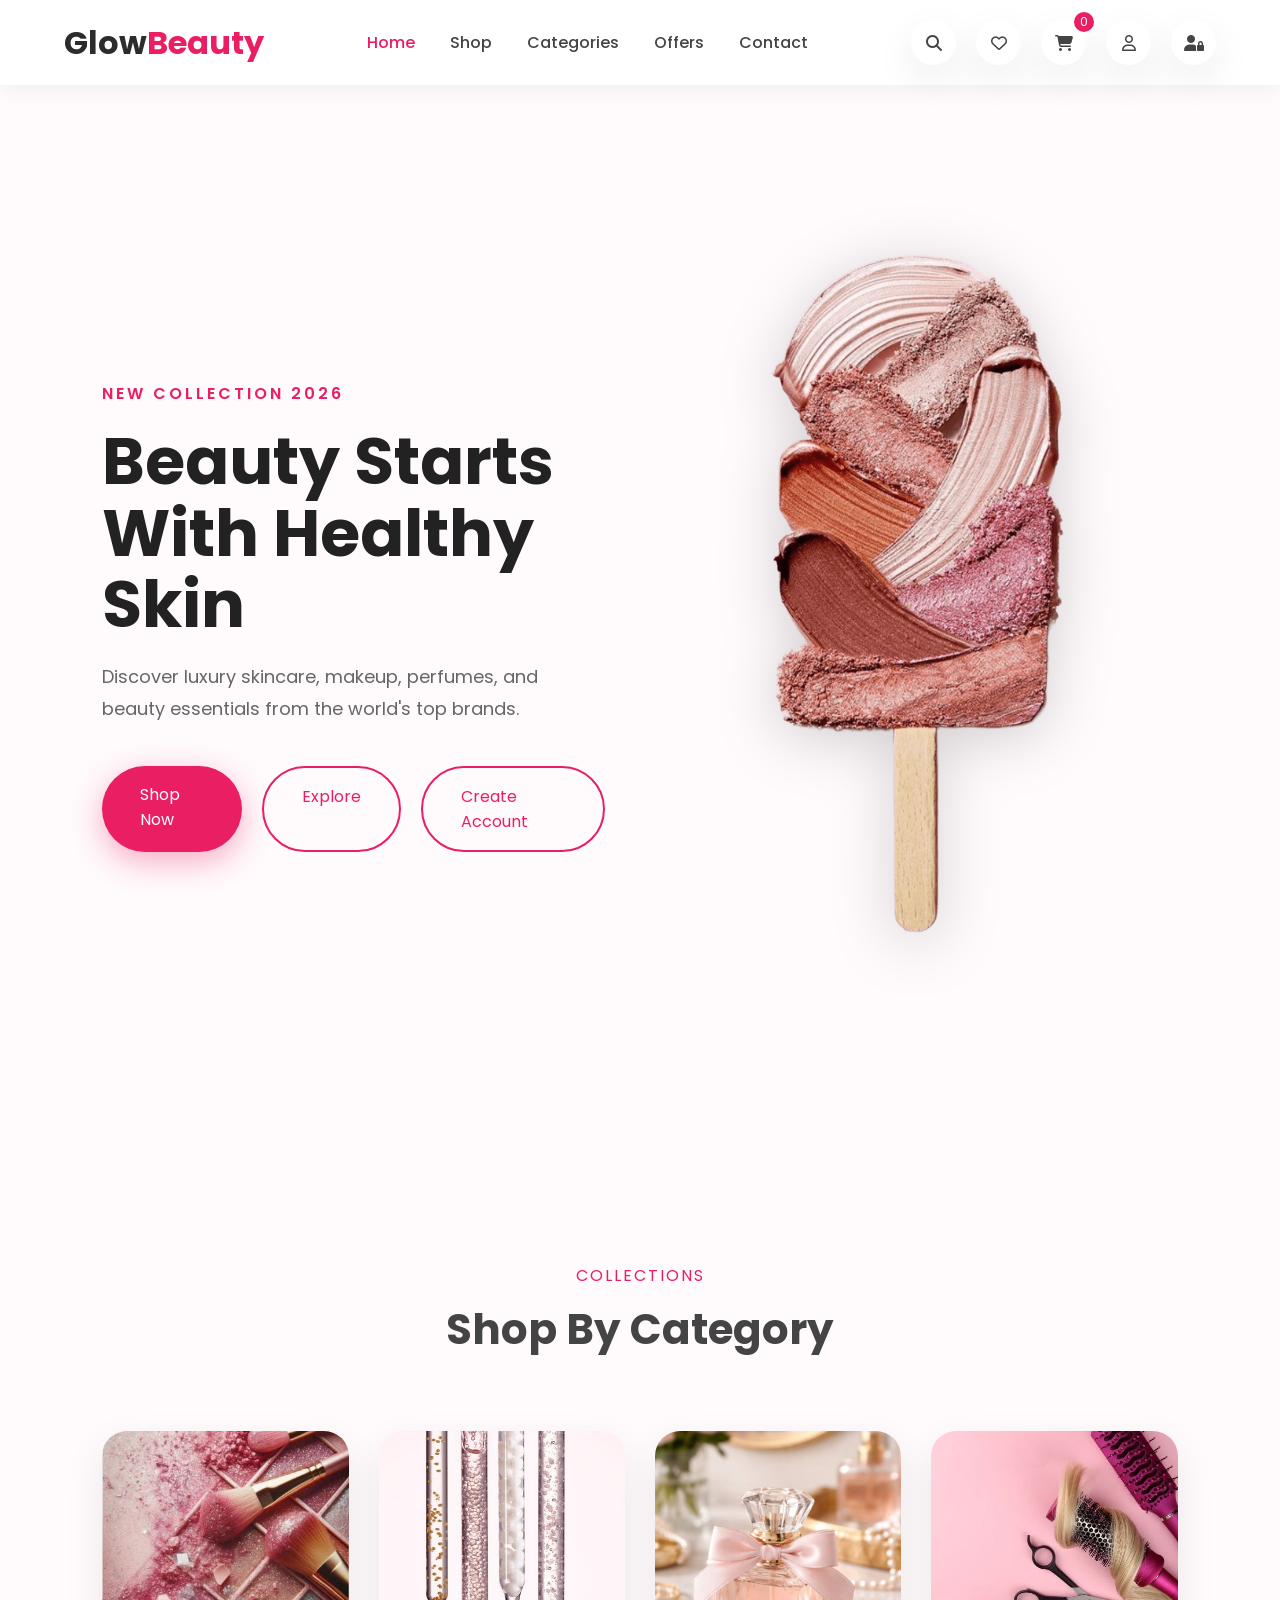
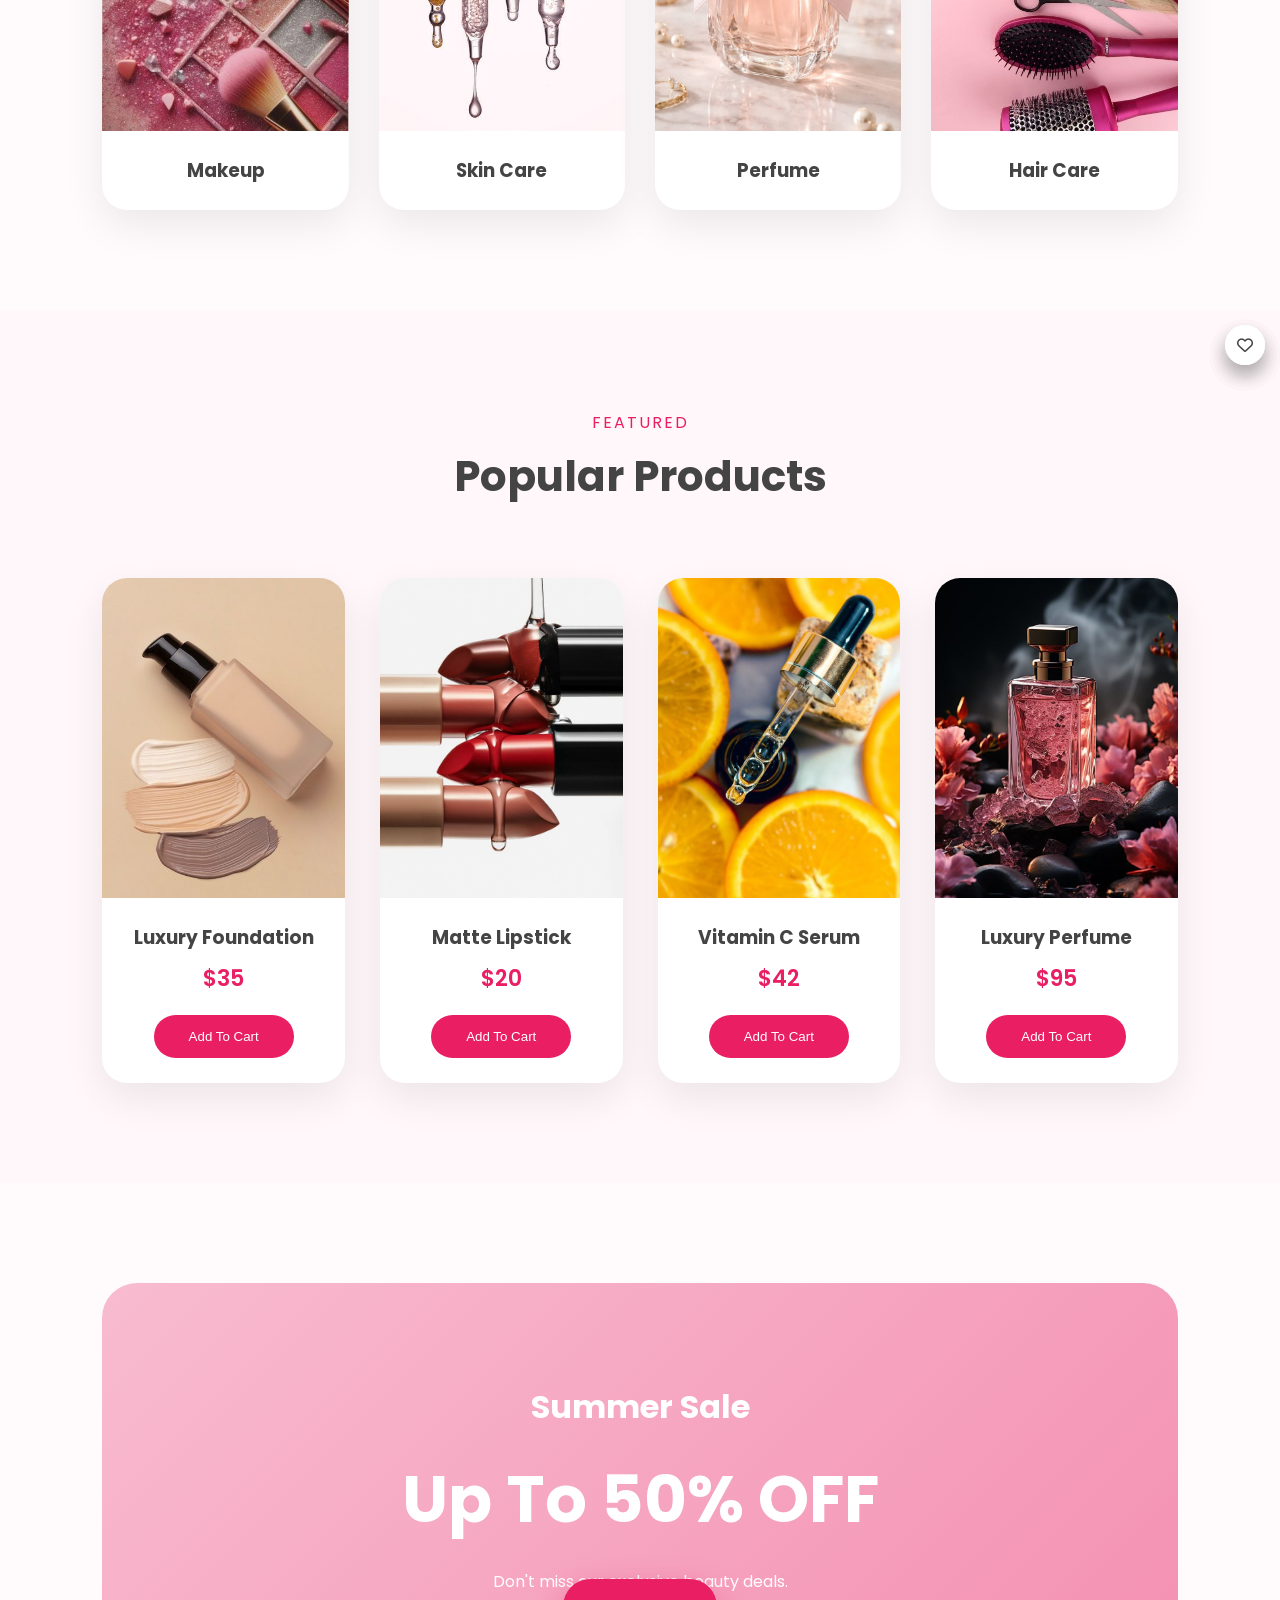
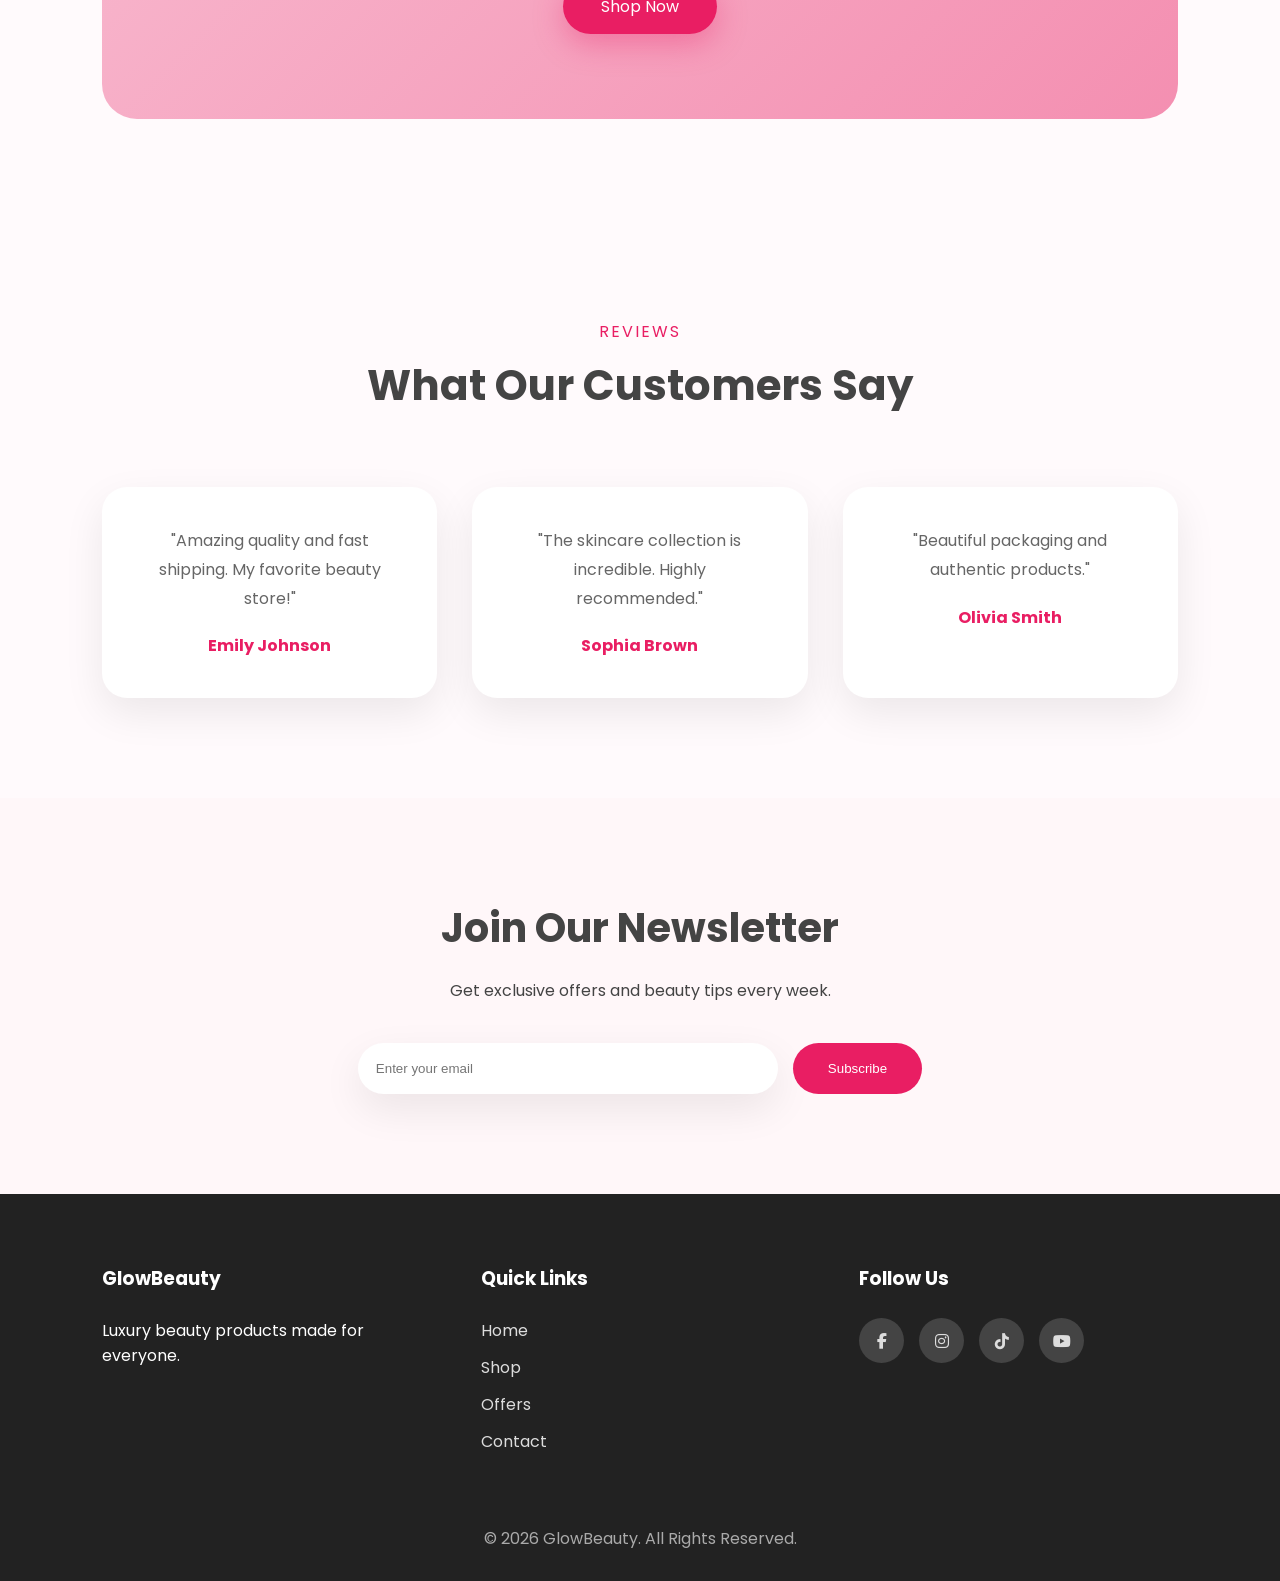
==== index.html @ 65b48780 "Add files via upload" ====
<!DOCTYPE html>
<html lang="en">
<head>

    <meta charset="UTF-8">
    <meta name="viewport" content="width=device-width, initial-scale=1.0">
    <title>Glow Beauty | Cosmetics Store</title>
    <!-- Google Font -->
    <link rel="preconnect" href="https://fonts.googleapis.com">

    <link rel="preconnect" href="https://fonts.gstatic.com" crossorigin>

    <link href="https://fonts.googleapis.com/css2?family=Poppins:wght@300;400;500;600;700&display=swap"
        rel="stylesheet">

    <!-- Font Awesome -->
    <link rel="stylesheet" href="https://cdnjs.cloudflare.com/ajax/libs/font-awesome/6.7.2/css/all.min.css">

    <!-- CSS -->
    <link rel="stylesheet" href="css/style.css">

</head>

<body>

    <!-- ================= Header ================= -->

    <header>

        <div class="container">

            <div class="logo">
                Glow<span>Beauty</span>
            </div>

             <!-- Hamburger Icon -->
        <div class="menu-toggle">
            <i class="fa-solid fa-bars"></i>
        </div>

            <nav>

                <ul>

                    <li><a href="index.html" class="active">Home</a></li>

                    <li><a href="shop.html">Shop</a></li>

                    <li><a href="categories.html">Categories</a></li>

                    <li><a href="offers.html">Offers</a></li>

                    <li><a href="login.html">Contact</a></li>

                </ul>

            </nav>

            <div class="header-icons">

                <a href="#">
                    <i class="fa-solid fa-magnifying-glass"></i>
                </a>

                <a href="#">
                    <i class="fa-regular fa-heart"></i>
                </a>

                <a href="#">
                    <i class="fa-solid fa-cart-shopping"></i>
                </a>

                <a href="proflie.html">
                    <i class="fa-regular fa-user"></i>
                </a>

                 <a href="register.html">
                    <i class="fa-solid fa-user-lock"></i>

                </a>

            </div>

        </div>

    </header>

    <!-- ================= Hero ================= -->

    <section class="hero">

        <div class="hero-content">

            <span>NEW COLLECTION 2026</span>

            <h1>
                Beauty Starts With Healthy Skin
            </h1>

            <p>

                Discover luxury skincare, makeup, perfumes,
                and beauty essentials from the world's top brands.

            </p>

            <div class="hero-buttons">

                <a href="shop.html" class="btn">
                    Shop Now
                </a>

                <a href="explore.html" class="btn-outline">
                    Explore
                </a>

                <a href="login.html" class="btn-outline">
                    Create Account
                </a>

            </div>

        </div>

        <div class="hero-image">

            <img src="images/hero.png" alt="Beauty Products">

        </div>

    </section>

    <!-- ================= Categories ================= -->

    <section class="categories">

        <div class="section-title">

            <span>Collections</span>

            <h2>Shop By Category</h2>

        </div>

        <div class="category-grid">

            <div class="category-card">

                <img src="images/makeup.png" alt="Makeup">

                <h3>Makeup</h3>

            </div>

            <div class="category-card">

                <img src="images/skincare.jpg" alt="Skin Care">

                <h3>Skin Care</h3>

            </div>

            <div class="category-card">

                <img src="images/perfume.jpg" alt="Perfume">

                <h3>Perfume</h3>

            </div>

            <div class="category-card">

                <img src="images/hair.jpg" alt="Hair Care">

                <h3>Hair Care</h3>

            </div>

        </div>

    </section>

    <!-- ================= Featured Products ================= -->

    <section class="products">

        <div class="section-title">

            <span>Featured</span>

            <h2>Popular Products</h2>

        </div>

        <div class="product-grid">

            <!-- Product 1 -->

            <div class="product-card" href="cart.html">
                
                <img src="images/product1.jpg" alt="Product">

                <div class="product-info">

                    <h3>Luxury Foundation</h3>

                    <p>$35</p>

                    <button>
                        Add To Cart
                    </button>
                    <a href="cart.html"></a>


                </div>

            </div>

            <!-- Product 2 -->

            <div class="product-card" href="cart.html">

                <img src="images/product2.jpg" alt="Product">

                <div class="product-info">

                    <h3>Matte Lipstick</h3>

                    <p>$20</p>

                    <button>
                        Add To Cart
                    </button>

                </div>

            </div>

            <!-- Product 3 -->

            <div class="product-card" href="cart.html">

                <img src="images/product3.jpg" alt="Product">

                <div class="product-info">

                    <h3>Vitamin C Serum</h3>

                    <p>$42</p>

                    <button>
                        Add To Cart
                    </button>

                </div>

            </div>

            <!-- Product 4 -->

            <div class="product-card" href="cart.html">

                <img src="images/product4.jpg" alt="Product">

                <div class="product-info">

                    <h3>Luxury Perfume</h3>

                    <p>$95</p>


                    <button>
                        Add To Cart
                    </button>

                </div>

            </div>

        </div>

    </section>

    <!-- ================= Banner ================= -->

    <section class="offer">

        <div class="offer-content">

            <h2>Summer Sale</h2>

            <h1>Up To 50% OFF</h1>

            <p>

                Don't miss our exclusive beauty deals.

            </p>

            <a href="#" class="btn">

                Shop Now

            </a>

        </div>

    </section>

    <!-- ================= Testimonials ================= -->

    <section class="reviews">

        <div class="section-title">

            <span>Reviews</span>

            <h2>What Our Customers Say</h2>

        </div>

        <div class="review-container">

            <div class="review-card">

                <p>

                    "Amazing quality and fast shipping.
                    My favorite beauty store!"

                </p>

                <h4>Emily Johnson</h4>

            </div>

            <div class="review-card">

                <p>

                    "The skincare collection is incredible.
                    Highly recommended."

                </p>

                <h4>Sophia Brown</h4>

            </div>

            <div class="review-card">

                <p>

                    "Beautiful packaging and authentic products."

                </p>

                <h4>Olivia Smith</h4>

            </div>

        </div>

    </section>

    <!-- ================= Newsletter ================= -->

    <section class="newsletter">

        <h2>Join Our Newsletter</h2>

        <p>

            Get exclusive offers and beauty tips every week.

        </p>

        <form>

            <input type="email" placeholder="Enter your email">

            <button>

                Subscribe

            </button>

        </form>

    </section>

    <!-- ================= Footer ================= -->

    <footer>

        <div class="footer-container">

            <div>

                <h3>GlowBeauty</h3>

                <p>

                    Luxury beauty products made for everyone.

                </p>

            </div>

            <div>

                <h3>Quick Links</h3>

                <ul>

                    <li><a href="#">Home</a></li>

                    <li><a href="#">Shop</a></li>

                    <li><a href="#">Offers</a></li>

                    <li><a href="#">Contact</a></li>

                </ul>

            </div>

            <div>

                <h3>Follow Us</h3>

                <div class="social">

                    <a href="#"><i class="fab fa-facebook-f"></i></a>

                    <a href="#"><i class="fab fa-instagram"></i></a>

                    <a href="#"><i class="fab fa-tiktok"></i></a>

                    <a href="#"><i class="fab fa-youtube"></i></a>

                </div>

            </div>

        </div>

        <div class="copyright">

            © 2026 GlowBeauty. All Rights Reserved.

        </div>

    </footer>

    <script src="js/script.js"></script>

</body>

</html>
---- css/style.css ----
/*==============================
GOOGLE FONT
==============================*/

@import url('https://fonts.googleapis.com/css2?family=Poppins:wght@300;400;500;600;700;800&display=swap');

/*==============================
RESET
==============================*/

*{
    margin:0;
    padding:0;
    box-sizing:border-box;
}

html{
    scroll-behavior:smooth;
}

body{

    font-family:'Poppins',sans-serif;

    background:#fffafc;

    color:#444;

    overflow-x:hidden;

}

img{
    width:100%;
    display:block;
}

a{
    text-decoration:none;
}

ul{
    list-style:none;
}

.container{

    width:90%;

    max-width:1300px;

    margin:auto;

}

/*==============================
COLORS
==============================*/

:root{

    --primary:#E91E63;

    --secondary:#F8BBD0;

    --gold:#d4af37;

    --white:#fff;

    --light:#fff7f9;

    --dark:#2c2c2c;

    --gray:#777;

    --shadow:0 15px 40px rgba(0,0,0,.08);

}

/*==============================
HEADER
==============================*/

header{

    position:fixed;

    top:0;

    width:100%;

    background:rgba(255,255,255,.95);

    backdrop-filter:blur(12px);

    z-index:999;

    box-shadow:0 5px 25px rgba(0,0,0,.05);

}

header .container{

    display:flex;

    justify-content:space-between;

    align-items:center;

    height:85px;

}

.logo{

    font-size:32px;

    font-weight:700;

    color:var(--dark);

}

.logo span{

    color:var(--primary);

}

nav ul{

    display:flex;

    gap:35px;

}

nav a{

    color:#444;

    font-weight:500;

    transition:.3s;

}

nav a:hover,

nav .active{

    color:var(--primary);

}

.header-icons{

    display:flex;

    gap:20px;

}

.header-icons a{

    width:45px;

    height:45px;

    border-radius:50%;

    display:flex;

    justify-content:center;

    align-items:center;

    background:#fff;

    color:#444;

    box-shadow:var(--shadow);

    transition:.3s;

}

.header-icons a:hover{

    background:var(--primary);

    color:white;

}

/*==============================
HERO
==============================*/

.hero{

    padding:170px 8% 100px;

    display:grid;

    grid-template-columns:repeat(2,1fr);

    align-items:center;

    gap:70px;

}

.hero-content span{

    color:var(--primary);

    font-weight:600;

    letter-spacing:3px;

}

.hero-content h1{

    margin:20px 0;

    font-size:65px;

    line-height:1.1;

    color:#222;

}

.hero-content p{

    color:#666;

    font-size:18px;

    line-height:1.8;

    margin-bottom:40px;

}

.hero-buttons{

    display:flex;

    gap:20px;

}

.btn{

    padding:16px 38px;

    background:var(--primary);

    color:white;

    border-radius:50px;

    transition:.4s;

    box-shadow:0 10px 30px rgba(233,30,99,.35);

}

.btn:hover{

    transform:translateY(-6px);

}

.btn-outline{

    border:2px solid var(--primary);

    color:var(--primary);

    padding:16px 38px;

    border-radius:50px;

    transition:.3s;

}

.btn-outline:hover{

    background:var(--primary);

    color:white;

}

.hero-image img{

    animation:float 5s ease-in-out infinite;
    filter:drop-shadow(0 10px 30px rgba(0,0,0,.18));
}

@keyframes float{

    50%{

        transform:translateY(-20px);

    }

}

/*==============================
SECTION TITLE
==============================*/

.section-title{

    text-align:center;

    margin-bottom:70px;

}

.section-title span{

    color:var(--primary);

    text-transform:uppercase;

    letter-spacing:2px;

}

.section-title h2{

    margin-top:10px;

    font-size:42px;

}

/*==============================
CATEGORIES
==============================*/

.categories{

    padding:100px 8%;

}

.category-grid{

    display:grid;

    grid-template-columns:repeat(4,1fr);

    gap:30px;

}

.category-card{

    background:white;

    border-radius:25px;

    overflow:hidden;

    box-shadow:var(--shadow);

    transition:.4s;

    cursor:pointer;

}

.category-card img{

    height:300px;

    object-fit:cover;

}

.category-card h3{

    text-align:center;

    padding:25px;

}

.category-card:hover{

    transform:translateY(-10px);

}

/*==============================
PRODUCTS
==============================*/

.products{

    padding:100px 8%;

    background:var(--light);

}

.product-grid{

    display:grid;

    grid-template-columns:repeat(4,1fr);

    gap:35px;

}

.product-card{

    background:white;

    border-radius:25px;

    overflow:hidden;

    box-shadow:var(--shadow);

    transition:.4s;

}

.product-card img{

    height:320px;

    object-fit:cover;

}

.product-card:hover{

    transform:translateY(-12px);

}

.product-info{

    padding:25px;

    text-align:center;

}

.product-info h3{

    margin-bottom:10px;

}

.product-info p{

    color:var(--primary);

    font-size:22px;

    font-weight:600;

    margin-bottom:20px;

}

.product-info button{

    border:none;

    background:var(--primary);

    color:white;

    padding:14px 35px;

    border-radius:30px;

    cursor:pointer;

    transition:.3s;

}

.product-info button:hover{

    background:#c2185b;

}

/*==============================
SALE BANNER
==============================*/

.offer{

    margin:100px 8%;

    background:linear-gradient(135deg,#f8bbd0,#f48fb1);

    border-radius:35px;

    padding:100px;

    color:white;

    text-align:center;

}

.offer h2{

    font-size:32px;

}

.offer h1{

    font-size:65px;

    margin:20px 0;

}

/*==============================
REVIEWS
==============================*/

.reviews{

    padding:100px 8%;

}

.review-container{

    display:grid;

    grid-template-columns:repeat(3,1fr);

    gap:35px;

}

.review-card{

    background:white;

    padding:40px;

    border-radius:25px;

    box-shadow:var(--shadow);

    text-align:center;

}

.review-card p{

    line-height:1.8;

    color:#666;

}

.review-card h4{

    margin-top:20px;

    color:var(--primary);

}

/*==============================
NEWSLETTER
==============================*/

.newsletter{

    padding:100px 8%;

    text-align:center;

    background:var(--light);

}

.newsletter h2{

    font-size:40px;

}

.newsletter p{

    margin:20px 0 40px;

}

.newsletter form{

    display:flex;

    justify-content:center;

    gap:15px;

}

.newsletter input{

    width:420px;

    padding:18px;

    border:none;

    border-radius:50px;

    box-shadow:var(--shadow);

}

.newsletter button{

    border:none;

    padding:18px 35px;

    background:var(--primary);

    color:white;

    border-radius:50px;

    cursor:pointer;

}

/*==============================
FOOTER
==============================*/

footer{

    background:#222;

    color:white;

    padding:70px 8% 30px;

}

.footer-container{

    display:grid;

    grid-template-columns:repeat(3,1fr);

    gap:60px;

}

.footer-container h3{

    margin-bottom:25px;

}

.footer-container li{

    margin:12px 0;

}

.footer-container a{

    color:#ddd;

}

.social{

    display:flex;

    gap:15px;

}

.social a{

    width:45px;

    height:45px;

    display:flex;

    justify-content:center;

    align-items:center;

    border-radius:50%;

    background:#444;

    transition:.3s;

}

.social a:hover{

    background:var(--primary);

}

.copyright{

    text-align:center;

    margin-top:60px;

    color:#aaa;

}

/*==============================
RESPONSIVE
==============================*/

@media(max-width:992px){

.hero{

grid-template-columns:1fr;

text-align:center;

}

.category-grid,

.product-grid,

.review-container,

.footer-container{

grid-template-columns:repeat(2,1fr);

}

.hero-content h1{

font-size:48px;

}

}

@media(max-width:768px){

nav{

display:none;

}

.category-grid,

.product-grid,

.review-container,

.footer-container{

grid-template-columns:1fr;

}

.newsletter form{

flex-direction:column;

}

.newsletter input{

width:100%;

}

.hero{

padding-top:140px;

}

.hero-content h1{

font-size:38px;

}

.offer{

padding:60px 30px;

}

.offer h1{

font-size:45px;

}

}



/*==============================
JAVASCRIPT FEATURES
==============================*/

.cart-count{

position:absolute;

top:-8px;

right:-8px;

background:#E91E63;

color:#fff;

width:20px;

height:20px;

border-radius:50%;

font-size:12px;

display:flex;

justify-content:center;

align-items:center;

}

.header-icons a{

position:relative;

}

.wishlist{

position:absolute;

top:15px;

right:15px;

width:40px;

height:40px;

background:#fff;

border-radius:50%;

display:flex;

justify-content:center;

align-items:center;

cursor:pointer;

box-shadow:0 10px 20px rgba(0,0,0,.1);

transition:.3s;

}

.wishlist.active{

color:#E91E63;

}

.top-btn{

position:fixed;

bottom:30px;

right:30px;

width:55px;

height:55px;

border:none;

border-radius:50%;

background:#E91E63;

color:white;

font-size:18px;

cursor:pointer;

opacity:0;

pointer-events:none;

transition:.3s;

box-shadow:0 10px 30px rgba(0,0,0,.2);

}

.top-btn.show{

opacity:1;

pointer-events:auto;

}

.search-overlay{

position:fixed;

top:0;

left:0;

width:100%;

height:100vh;

background:rgba(0,0,0,.6);

display:flex;

justify-content:center;

align-items:center;

opacity:0;

visibility:hidden;

transition:.4s;

z-index:9999;

}

.search-overlay.open{

opacity:1;

visibility:visible;

}

.search-box{

background:#fff;

padding:25px;

border-radius:60px;

display:flex;

gap:15px;

width:600px;

max-width:90%;

}

.search-box input{

flex:1;

border:none;

outline:none;

font-size:18px;

}

.search-box button{

background:#E91E63;

color:white;

border:none;

padding:15px 25px;

border-radius:40px;

cursor:pointer;

}

.hidden{

opacity:0;

transform:translateY(70px);

transition:1s;

}

.show{

opacity:1;

transform:translateY(0);

}


/*==============================
SHOP PAGE
==============================*/


.page-title{

margin-top:85px;

padding:100px 8%;

text-align:center;



background:url('../images/shop.png') no-repeat center;


}


.page-title h1{

font-size:55px;

color:#222;

}


.page-title p{

margin-top:15px;

color:#777;

}




.shop-container{

padding:80px 8%;

display:grid;

grid-template-columns:250px 1fr;

gap:40px;

}




.filter-box{

background:white;

padding:30px;

border-radius:25px;

box-shadow:var(--shadow);

height:max-content;

}



.filter-box h3{

margin-bottom:30px;

}



.filter-group{

margin-bottom:30px;

}



.filter-group h4{

margin-bottom:15px;

}



.filter-group label{

display:block;

margin:15px 0;

color:#666;

}



.shop-products{

display:grid;

grid-template-columns:repeat(3,1fr);

gap:30px;

}




.rating{

font-size:14px;

margin:10px 0;

}



@media(max-width:900px){


.shop-container{

grid-template-columns:1fr;

}


.shop-products{

grid-template-columns:repeat(2,1fr);

}

}



@media(max-width:600px){


.shop-products{

grid-template-columns:1fr;

}


.page-title h1{

font-size:35px;

}

}


/*==============================
PRODUCT DETAILS
==============================*/


.product-details{

padding:150px 8% 80px;

display:grid;

grid-template-columns:1fr 1fr;

gap:70px;

}



.main-image{

background:white;

border-radius:30px;

padding:40px;

box-shadow:var(--shadow);

}



.main-image img{

height:500px;

object-fit:contain;

}




.thumbnail-gallery{

display:flex;

gap:20px;

margin-top:20px;

}



.thumbnail-gallery img{

width:90px;

height:90px;

object-fit:cover;

border-radius:15px;

cursor:pointer;

}





.category{

color:var(--primary);

font-weight:600;

}



.product-content h1{

font-size:45px;

margin:20px 0;

}



.product-rating{

margin-bottom:25px;

}



.product-rating span{

color:#777;

}



.price{

margin:20px 0;

}



.new-price{

font-size:35px;

font-weight:700;

color:var(--primary);

}



.old-price{

text-decoration:line-through;

margin-left:20px;

color:#999;

}




.description{

line-height:1.8;

color:#666;

}




.colors{

display:flex;

gap:15px;

margin:20px 0;

}



.shade{

width:40px;

height:40px;

border-radius:50%;

border:none;

cursor:pointer;

}



.one{

background:#f2c6a0;

}


.two{

background:#d08b65;

}


.three{

background:#9c5b3d;

}


.four{

background:#4a2c20;

}




.purchase{

display:flex;

gap:15px;

margin:30px 0;

}



.quantity{

display:flex;

border:1px solid #ddd;

border-radius:30px;

overflow:hidden;

}



.quantity button{

width:45px;

border:none;

background:white;

font-size:22px;

cursor:pointer;

}



.quantity input{

width:50px;

border:none;

text-align:center;

}



.add-cart{

background:var(--primary);

color:white;

border:none;

padding:15px 35px;

border-radius:30px;

cursor:pointer;

}



.wishlist-btn{

width:55px;

border:none;

border-radius:50%;

background:#ffe8ef;

color:var(--primary);

}





.delivery{

display:flex;

gap:25px;

margin-top:40px;

}



.delivery div{

display:flex;

gap:10px;

align-items:center;

font-size:14px;

}



.delivery i{

font-size:25px;

color:var(--primary);

}




.product-tabs{

padding:50px 8%;

}



.tabs{

display:flex;

gap:20px;

}



.tabs button{

padding:15px 35px;

border:none;

background:#ffe8ef;

border-radius:30px;

}




.tab-content{

margin-top:30px;

line-height:1.8;

}




.customer-reviews{

padding:80px 8%;

}



.review-box{

background:white;

padding:30px;

margin:20px 0;

border-radius:25px;

box-shadow:var(--shadow);

}



.user{

display:flex;

gap:20px;

align-items:center;

}



.user img{

width:60px;

height:60px;

border-radius:50%;

}





@media(max-width:900px){


.product-details{

grid-template-columns:1fr;

}


.product-content h1{

font-size:35px;

}

}


/*==============================
CART PAGE
==============================*/


.cart-section{

padding:80px 8%;

}



.cart-container{

display:grid;

grid-template-columns:2fr 1fr;

gap:40px;

}





.cart-card{

background:white;

display:flex;

align-items:center;

gap:25px;

padding:25px;

border-radius:25px;

margin-bottom:25px;

box-shadow:var(--shadow);

}



.cart-card img{

width:120px;

height:120px;

object-fit:cover;

border-radius:20px;

}



.cart-info{

flex:1;

}



.cart-info span{

color:var(--primary);

font-size:22px;

font-weight:600;

}




.cart-quantity{

display:flex;

border:1px solid #ddd;

border-radius:30px;

overflow:hidden;

}



.cart-quantity button{

width:35px;

border:none;

background:white;

cursor:pointer;

}



.cart-quantity input{

width:45px;

border:none;

text-align:center;

}





.remove{

color:#e53935;

font-size:20px;

cursor:pointer;

}




.cart-summary{

background:white;

padding:35px;

border-radius:30px;

box-shadow:var(--shadow);

height:max-content;

}



.cart-summary h2{

margin-bottom:30px;

}




.summary-row{

display:flex;

justify-content:space-between;

margin:20px 0;

color:#666;

}



.total{

font-size:22px;

color:#222;

border-top:1px solid #ddd;

padding-top:20px;

}



.coupon{

display:flex;

gap:10px;

margin:30px 0;

}



.coupon input{

flex:1;

padding:15px;

border-radius:30px;

border:1px solid #ddd;

}



.coupon button{

border:none;

background:#222;

color:white;

padding:15px 25px;

border-radius:30px;

}



.checkout-btn{

display:block;

text-align:center;

background:var(--primary);

color:white;

padding:18px;

border-radius:40px;

transition:.3s;

}



.checkout-btn:hover{

transform:translateY(-5px);

}





@media(max-width:900px){


.cart-container{

grid-template-columns:1fr;

}



.cart-card{

flex-wrap:wrap;

}


}

/*==============================
CHECKOUT PAGE
==============================*/


.checkout-section{

padding:80px 8%;

}



.checkout-container{

display:grid;

grid-template-columns:2fr 1fr;

gap:40px;

}




.checkout-form,

.checkout-summary{

background:white;

padding:35px;

border-radius:30px;

box-shadow:var(--shadow);

}



.checkout-form h2{

margin:30px 0 20px;

}



.input-group{

margin-bottom:20px;

}



.input-group label,

.form-row label{

display:block;

margin-bottom:8px;

font-weight:500;

}



.input-group input,

.form-row input{

width:100%;

padding:16px;

border:1px solid #ddd;

border-radius:15px;

outline:none;

}



.form-row{

display:grid;

grid-template-columns:1fr 1fr;

gap:20px;

}




.radio-box{

display:block;

background:#fff6f9;

padding:18px;

border-radius:15px;

margin:15px 0;

cursor:pointer;

}




.order-item{

display:flex;

align-items:center;

gap:15px;

margin:25px 0;

}



.order-item img{

width:70px;

height:70px;

border-radius:15px;

object-fit:cover;

}



.order-item div{

flex:1;

}



.checkout-total{

margin-top:30px;

}



.checkout-total div{

display:flex;

justify-content:space-between;

margin:15px 0;

}




.final-price{

font-size:25px;

font-weight:700;

color:var(--primary);

}



.place-order{

width:100%;

border:none;

background:var(--primary);

color:white;

padding:18px;

border-radius:40px;

font-size:18px;

cursor:pointer;

margin-top:30px;

transition:.3s;

}



.place-order:hover{

transform:translateY(-5px);

}



@media(max-width:900px){


.checkout-container{

grid-template-columns:1fr;

}


}


/*==============================
MOBILE MENU
==============================*/

.menu-toggle{

    display:none;

    font-size:28px;

    cursor:pointer;

    color:var(--primary);

}



/*==============================
TABLET & MOBILE
==============================*/

@media(max-width:900px){


header .container{

    height:75px;

}

.logo{

    font-size:26px;

}


.header-icons{

    display:flex;

    gap:10px;

}


.header-icons a{

    width:38px;

    height:38px;

    font-size:14px;

}

.menu-toggle{

    display:block;

    order:2;

}


nav{

    position:absolute;

    top:75px;

    left:0;

    width:100%;

    background:white;

    display:none;

    box-shadow:0 10px 30px rgba(0,0,0,.1);

}



nav.active{

    display:block;

}



nav ul{

    flex-direction:column;

    text-align:center;

    gap:0;

}



nav ul li{

    padding:18px 0;

    border-bottom:1px solid #eee;

}











}

@media(max-width:900px){


.hero{

    padding:120px 5% 50px;

    display:flex;

    flex-direction:column;

    text-align:center;

    gap:40px;

}



.hero-content h1{

    font-size:40px;

}



.hero-content p{

    font-size:16px;

}



.hero-buttons{

    justify-content:center;

    flex-wrap:wrap;

}



.hero-image{

    order:2;

    width:90%;

}



.hero-image img{

    width:100%;

}



}
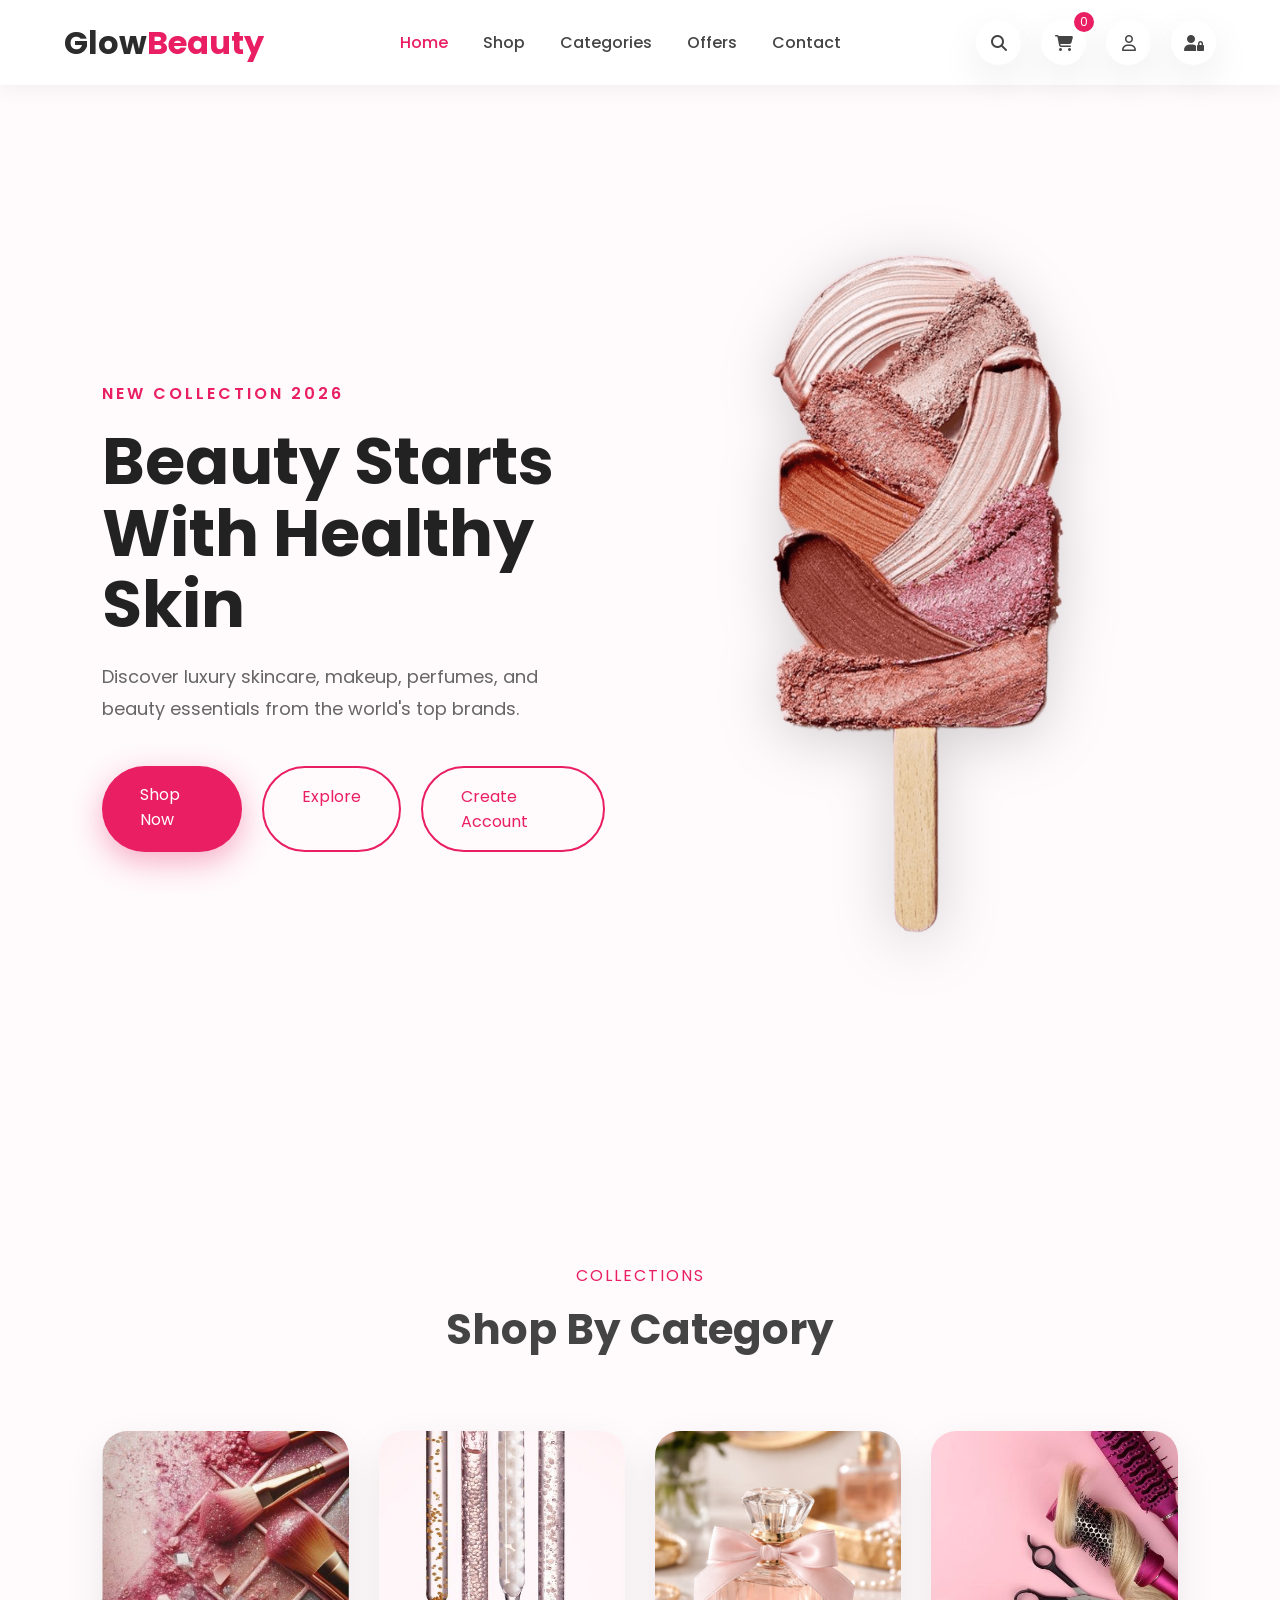
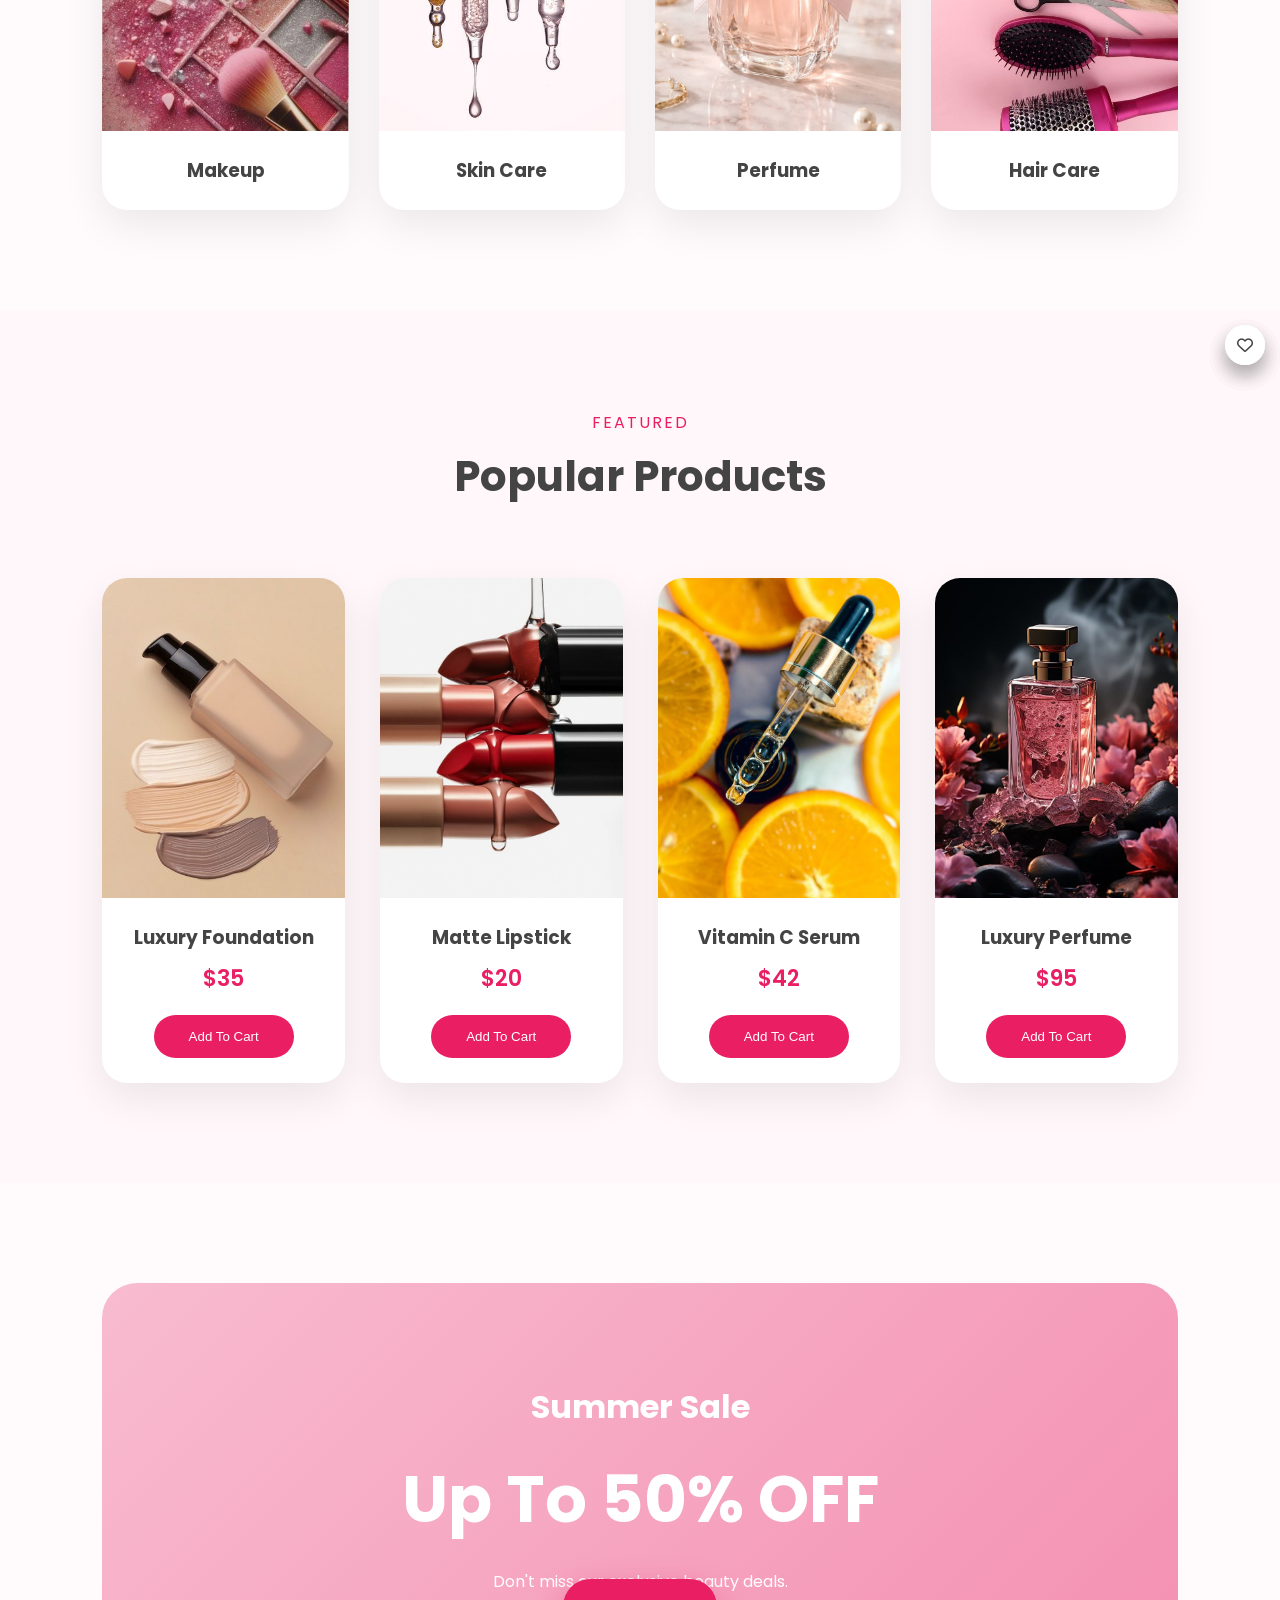
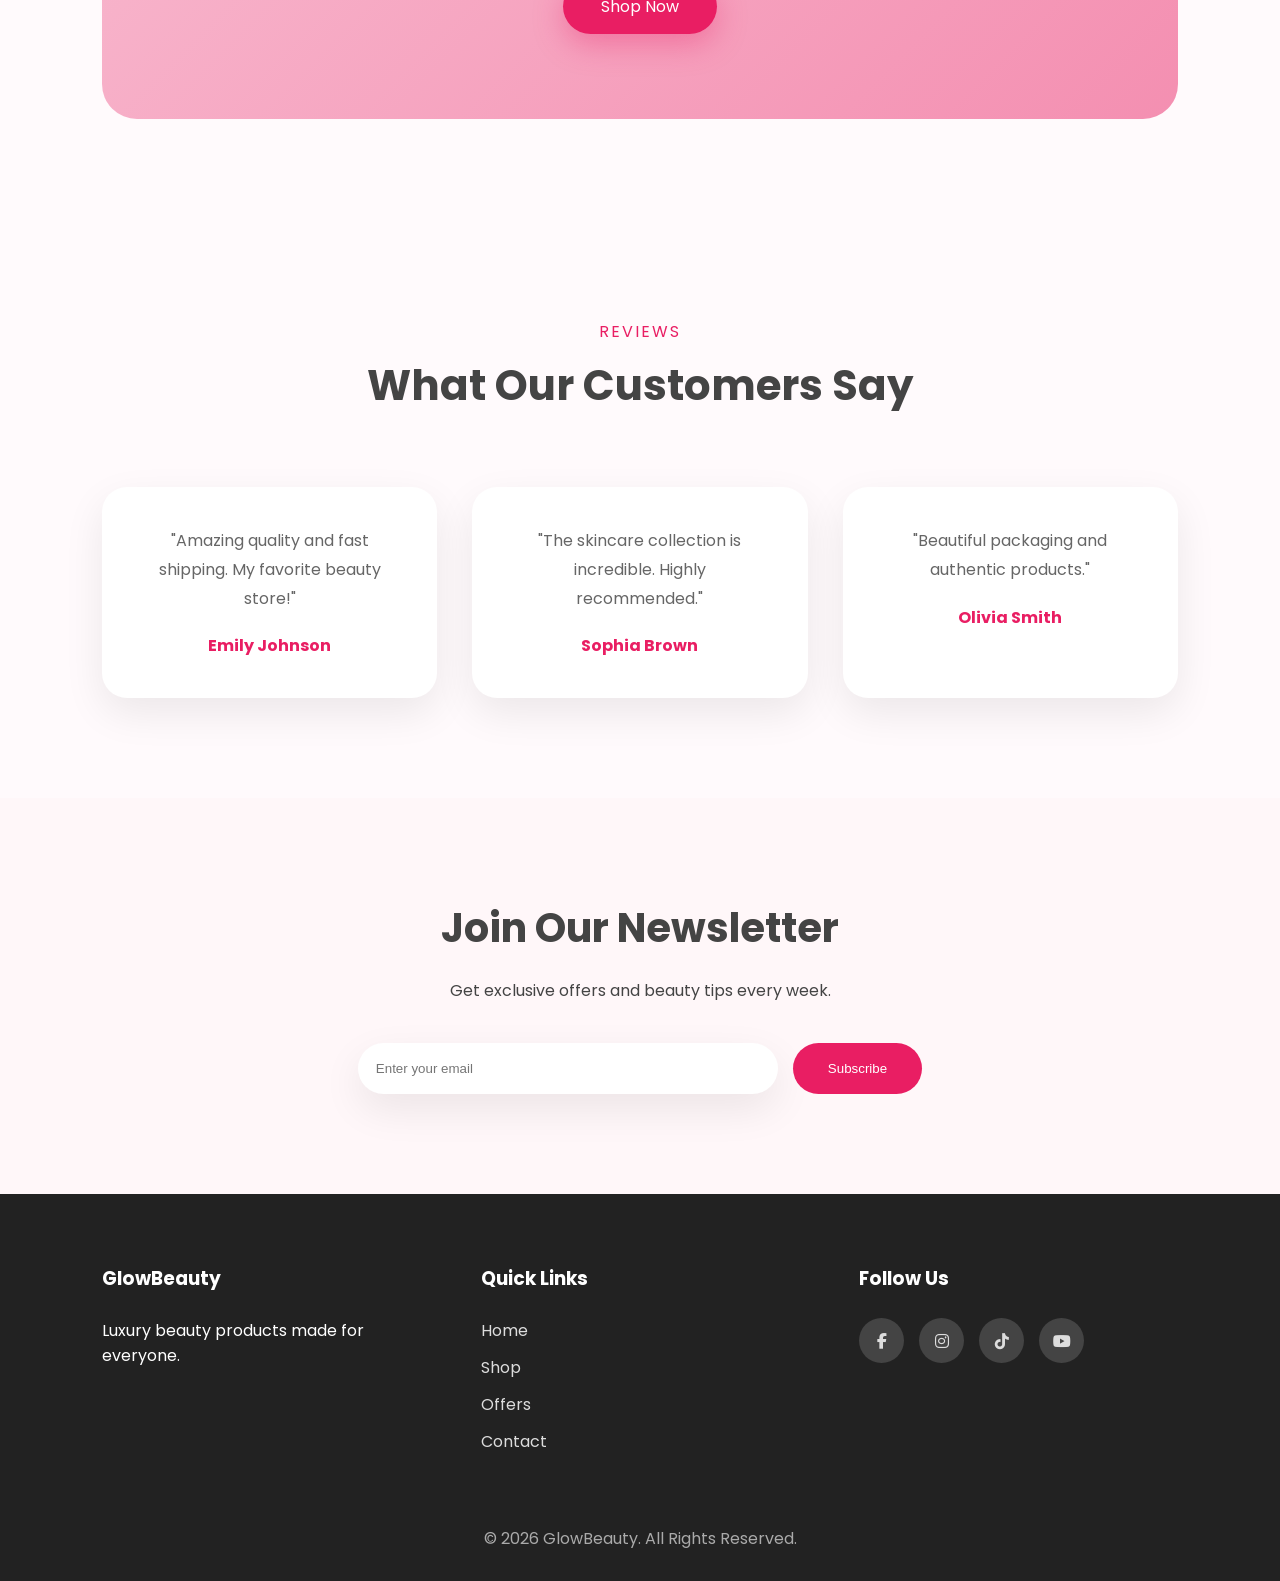
==== commit 08411f10: "Update index.html" ====
--- a/index.html
+++ b/index.html
@@ -24,6 +24,7 @@
 <body>
 
     <!-- ================= Header ================= -->
+ <!--update-->
 
     <header>
 
@@ -62,9 +63,7 @@
                     <i class="fa-solid fa-magnifying-glass"></i>
                 </a>
 
-                <a href="#">
-                    <i class="fa-regular fa-heart"></i>
-                </a>
+
 
                 <a href="#">
                     <i class="fa-solid fa-cart-shopping"></i>
@@ -457,4 +456,4 @@
 
 </body>
 
-</html>+</html>
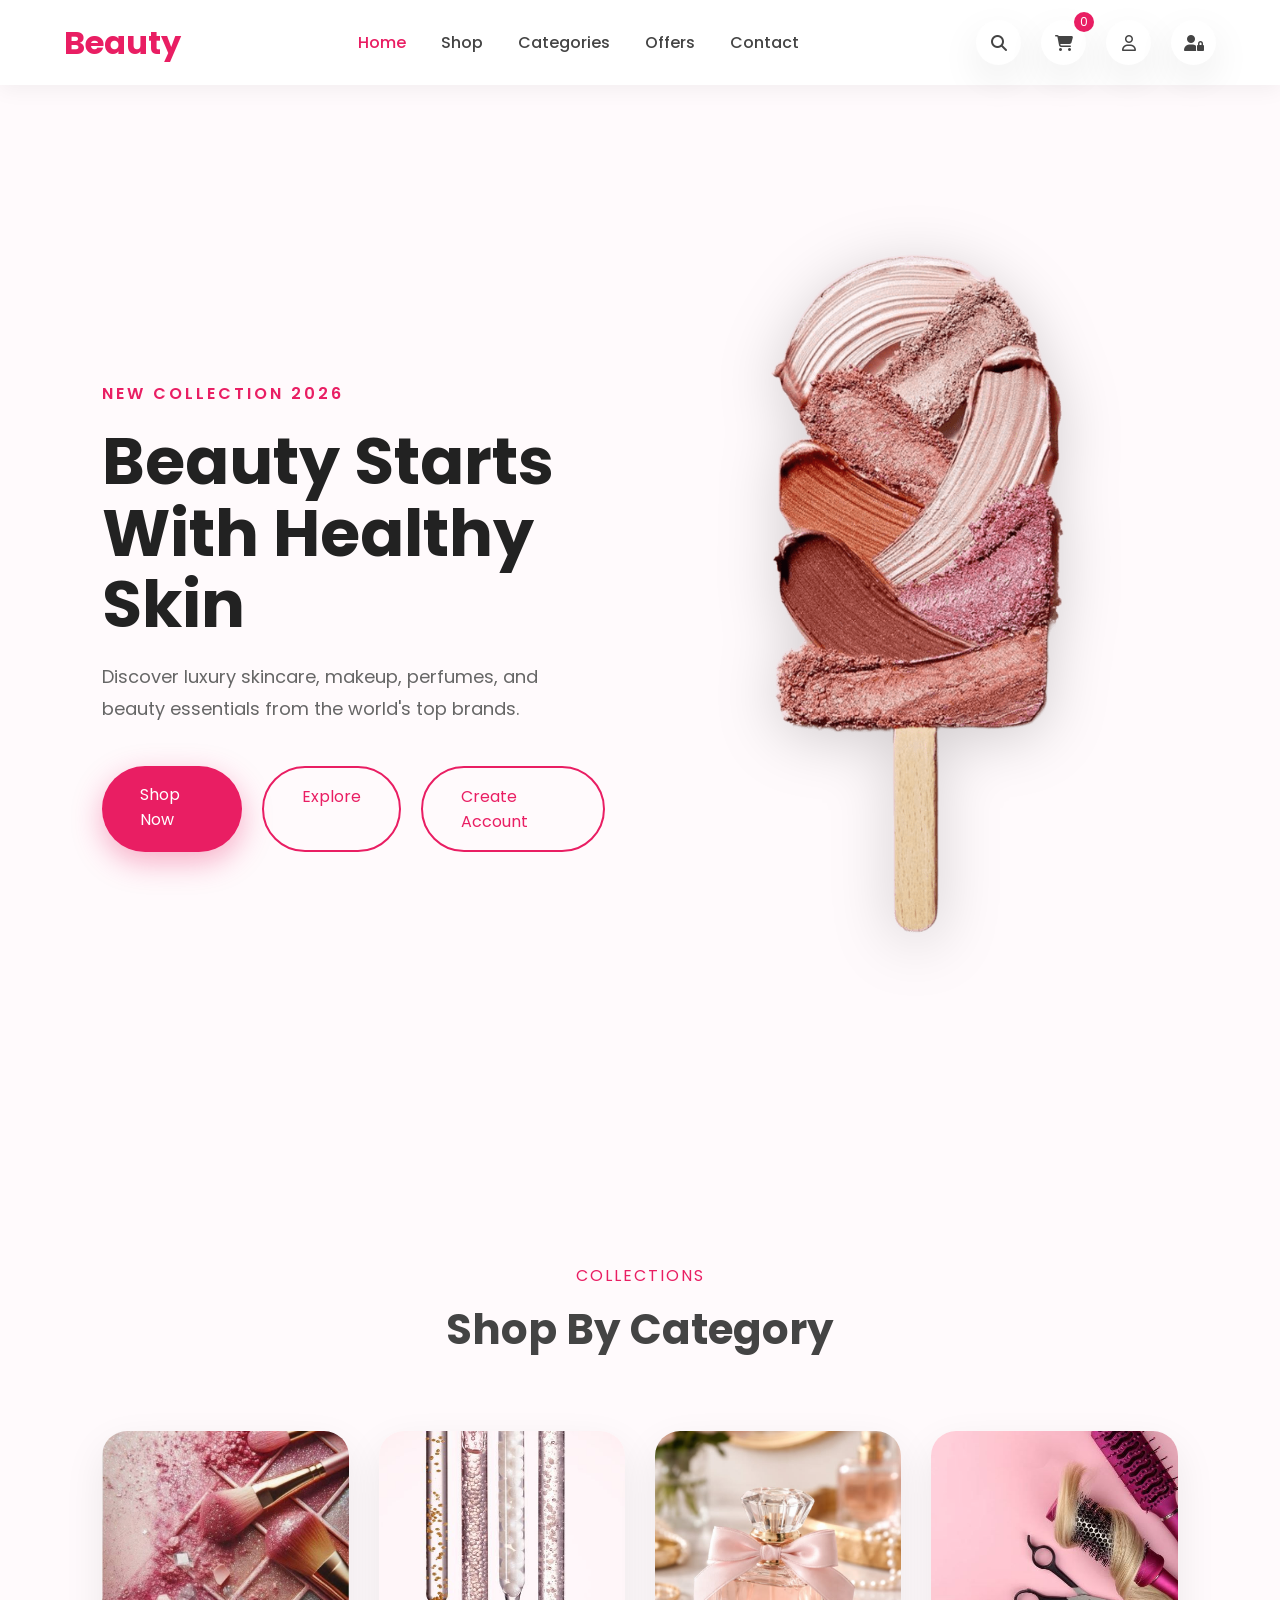
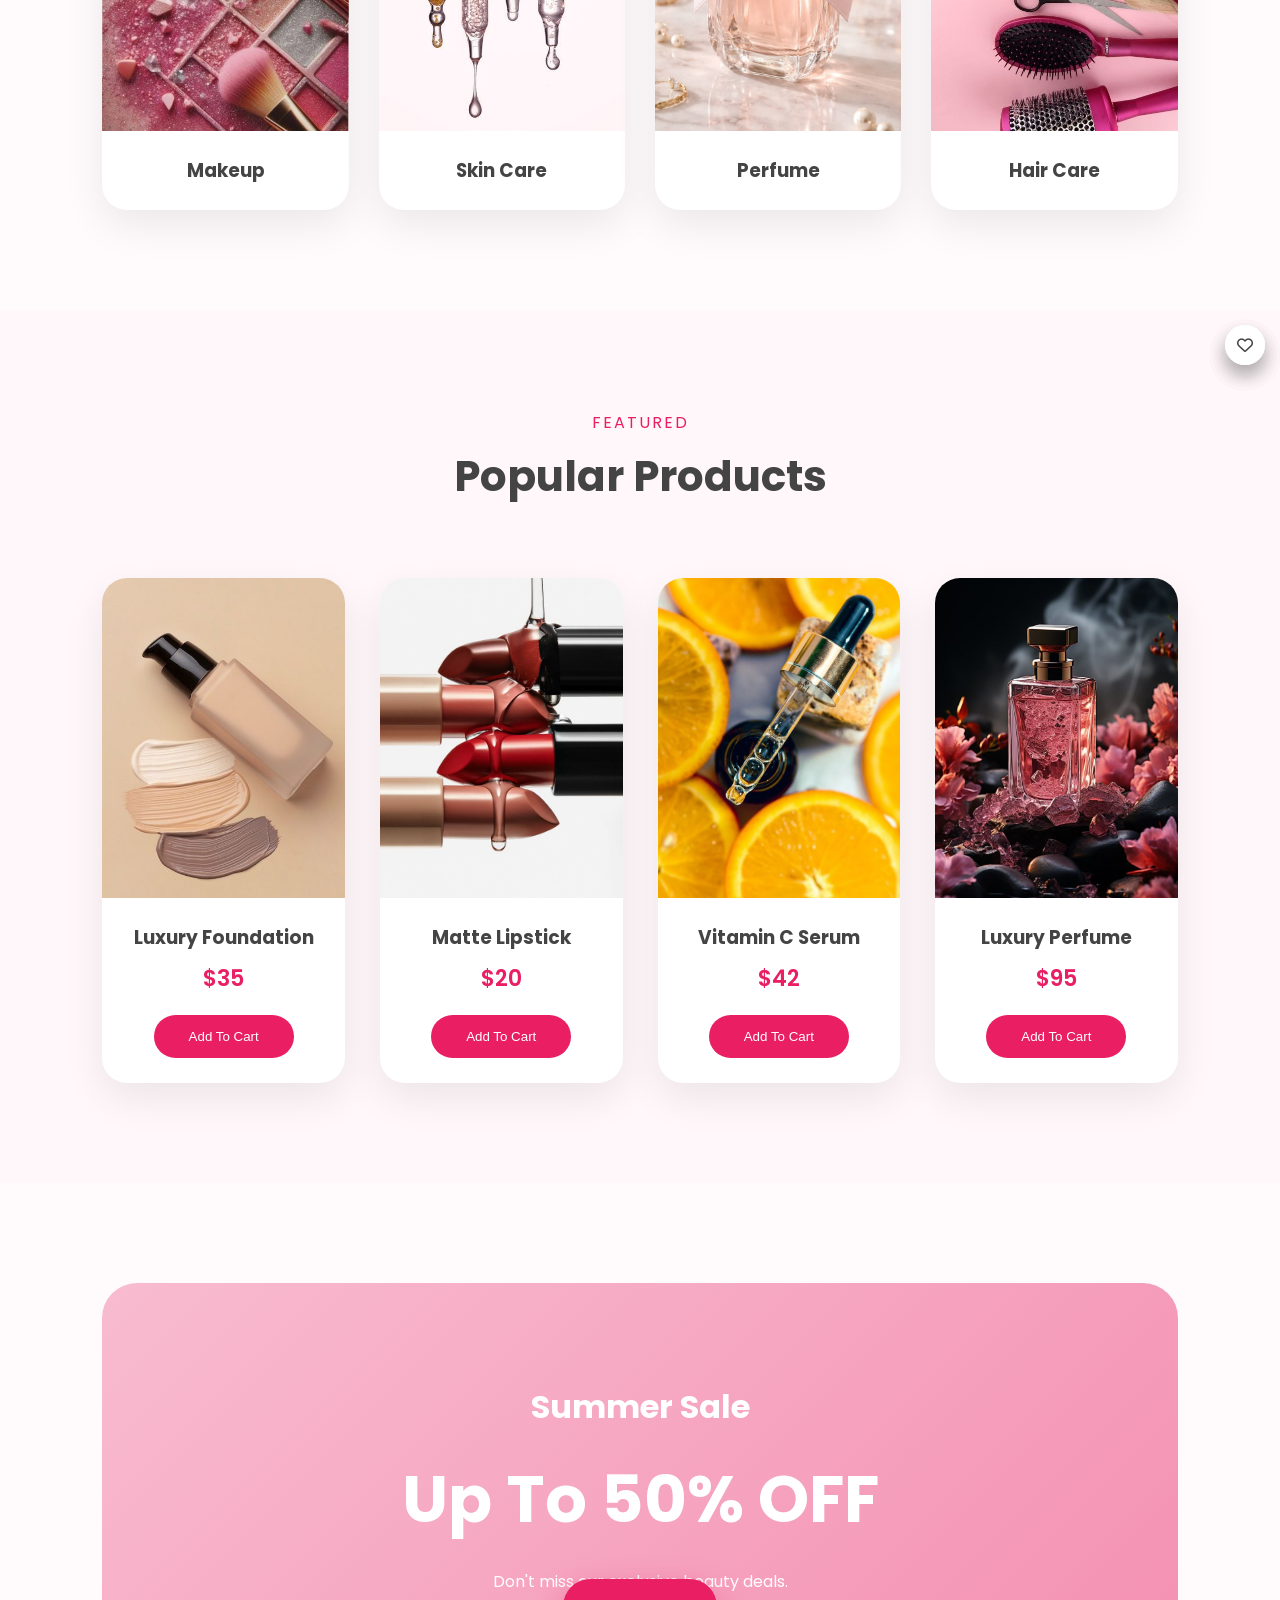
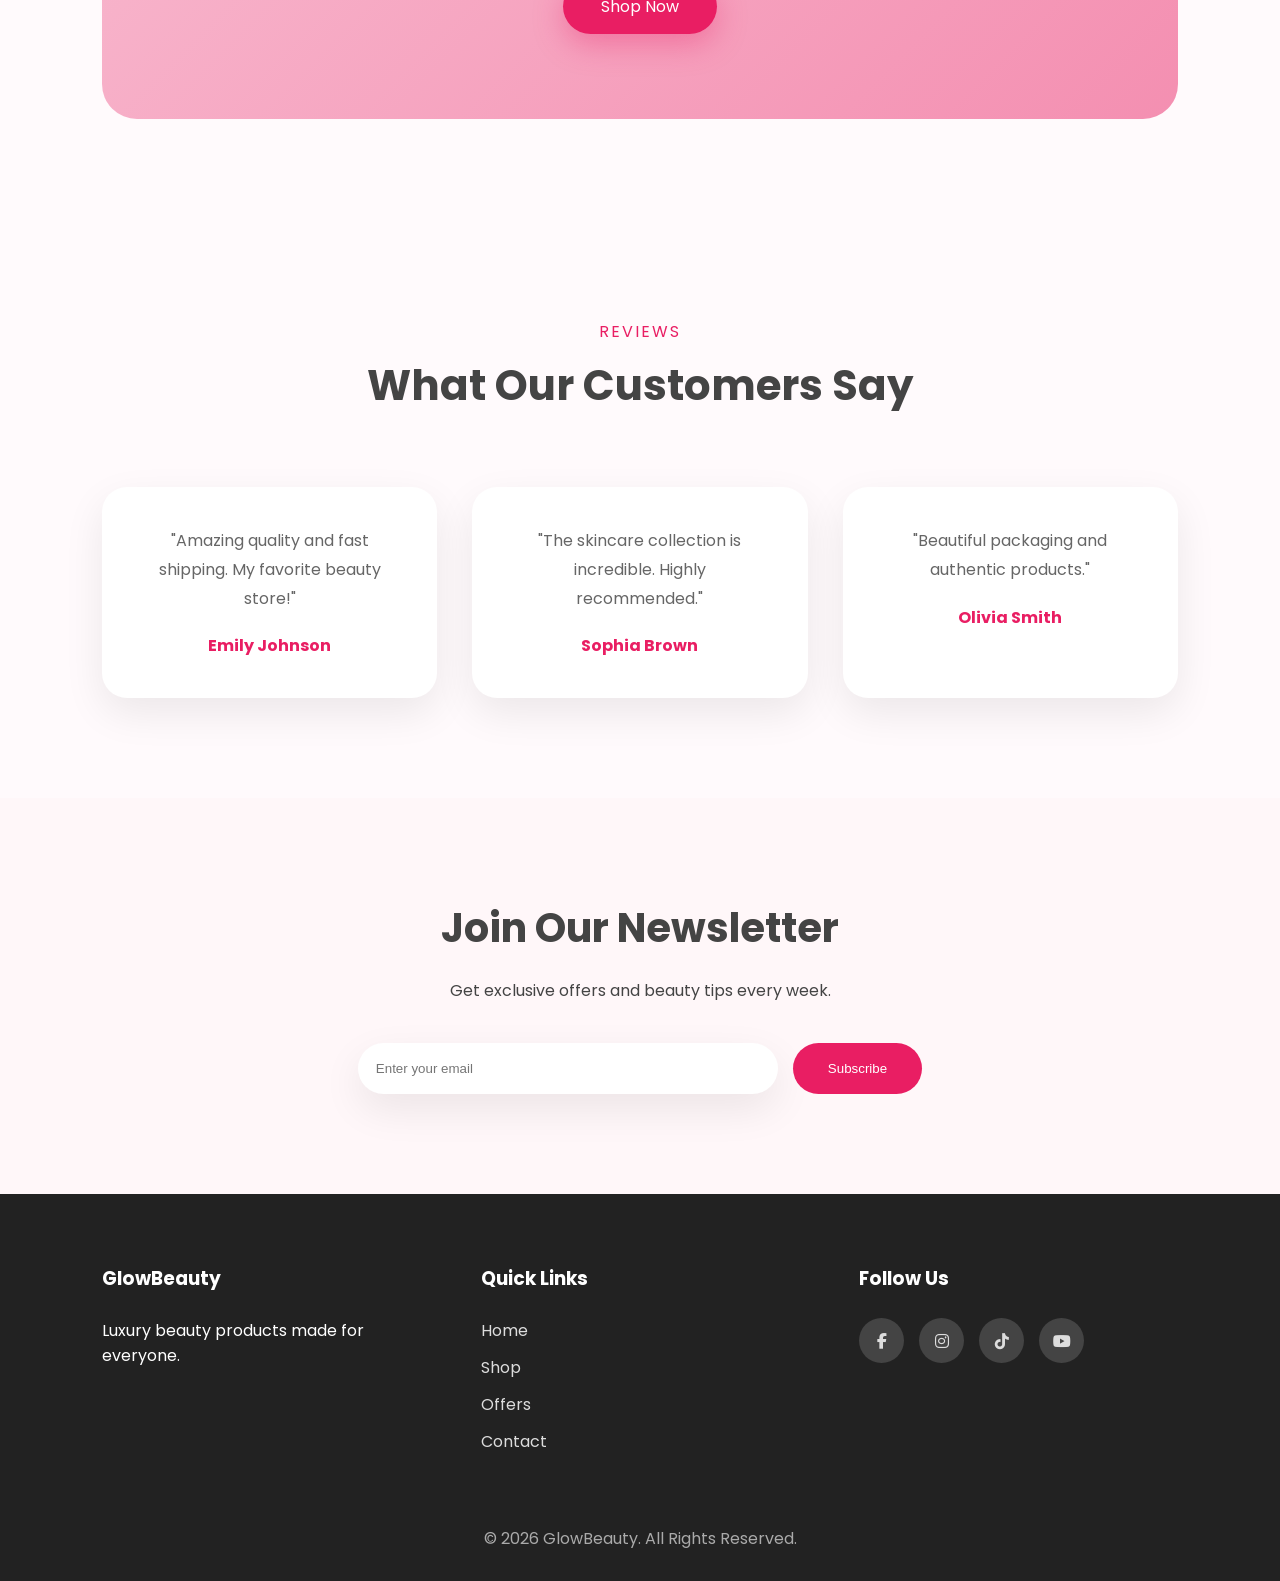
==== commit b1ac92c6: "Fix HTML structure and update header content" ====
--- a/index.html
+++ b/index.html
@@ -31,7 +31,7 @@
         <div class="container">
 
             <div class="logo">
-                Glow<span>Beauty</span>
+                <span>Beauty</span>
             </div>
 
              <!-- Hamburger Icon -->
